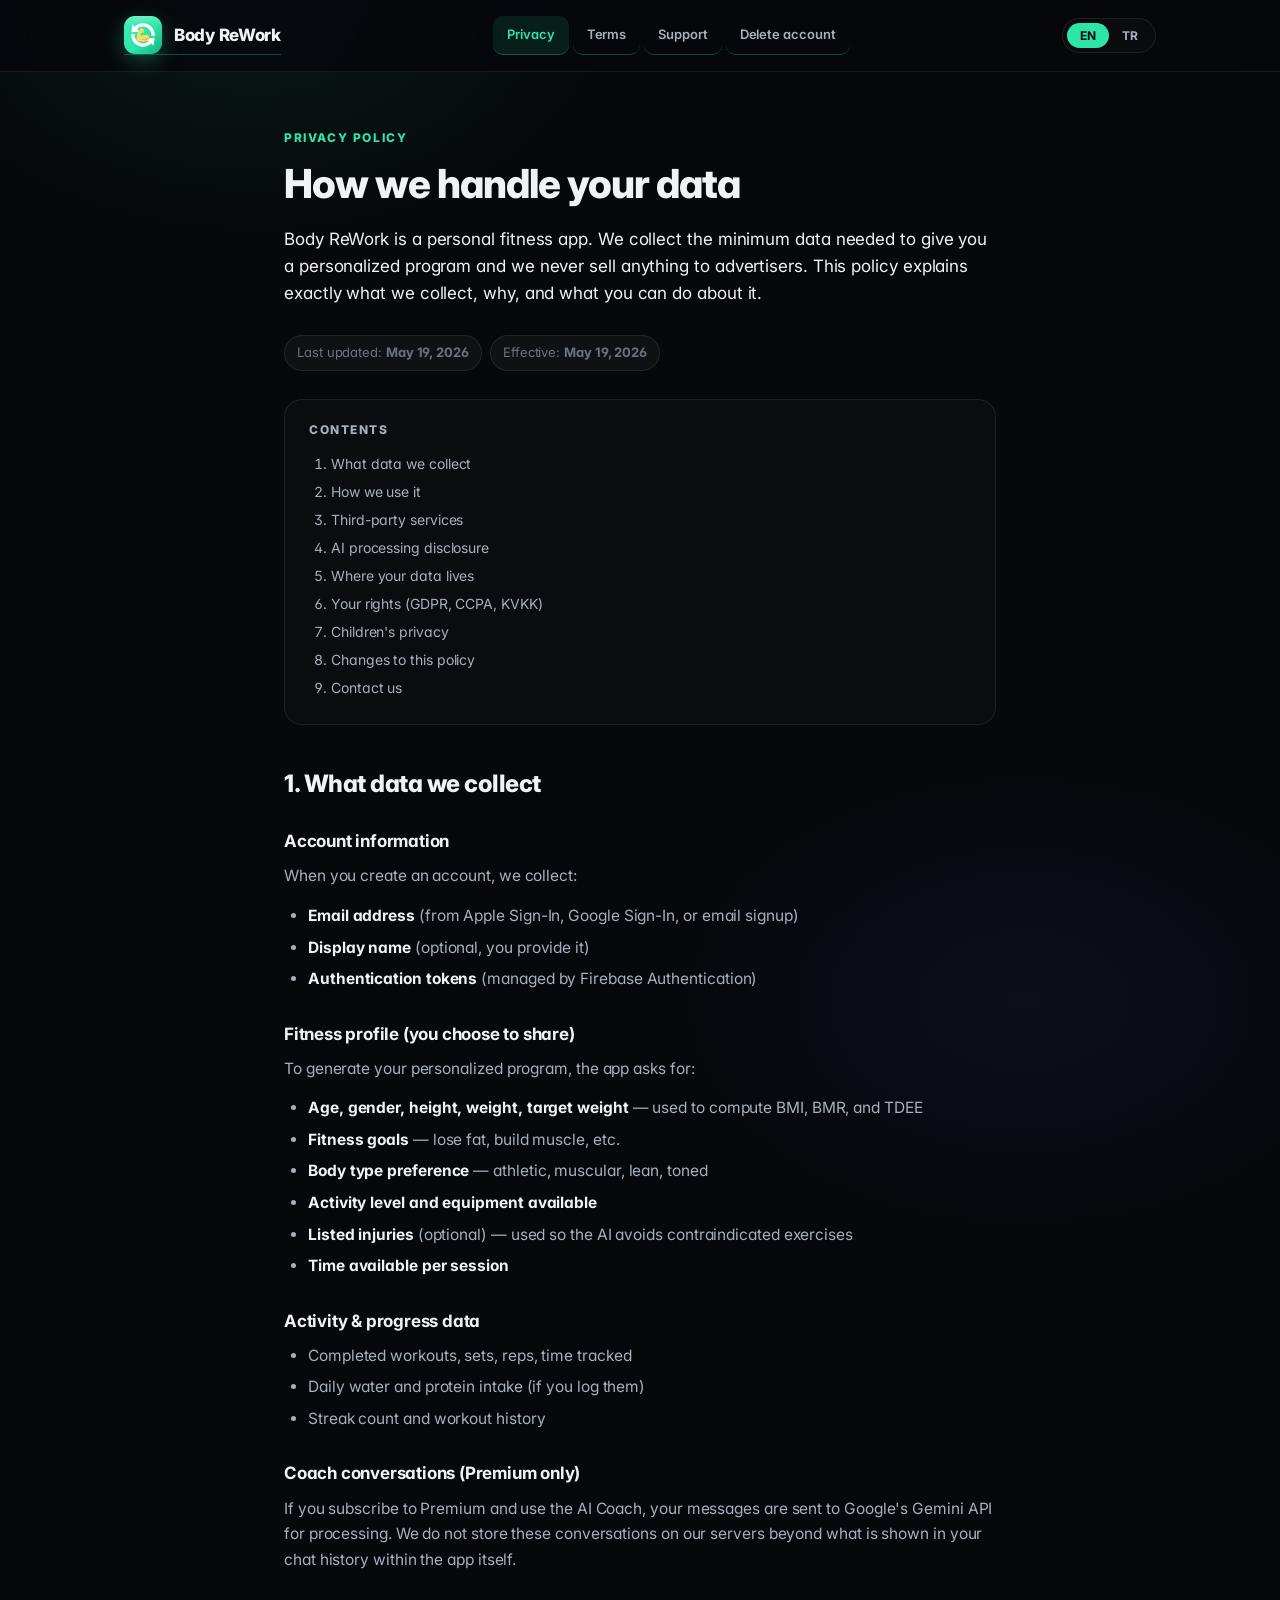
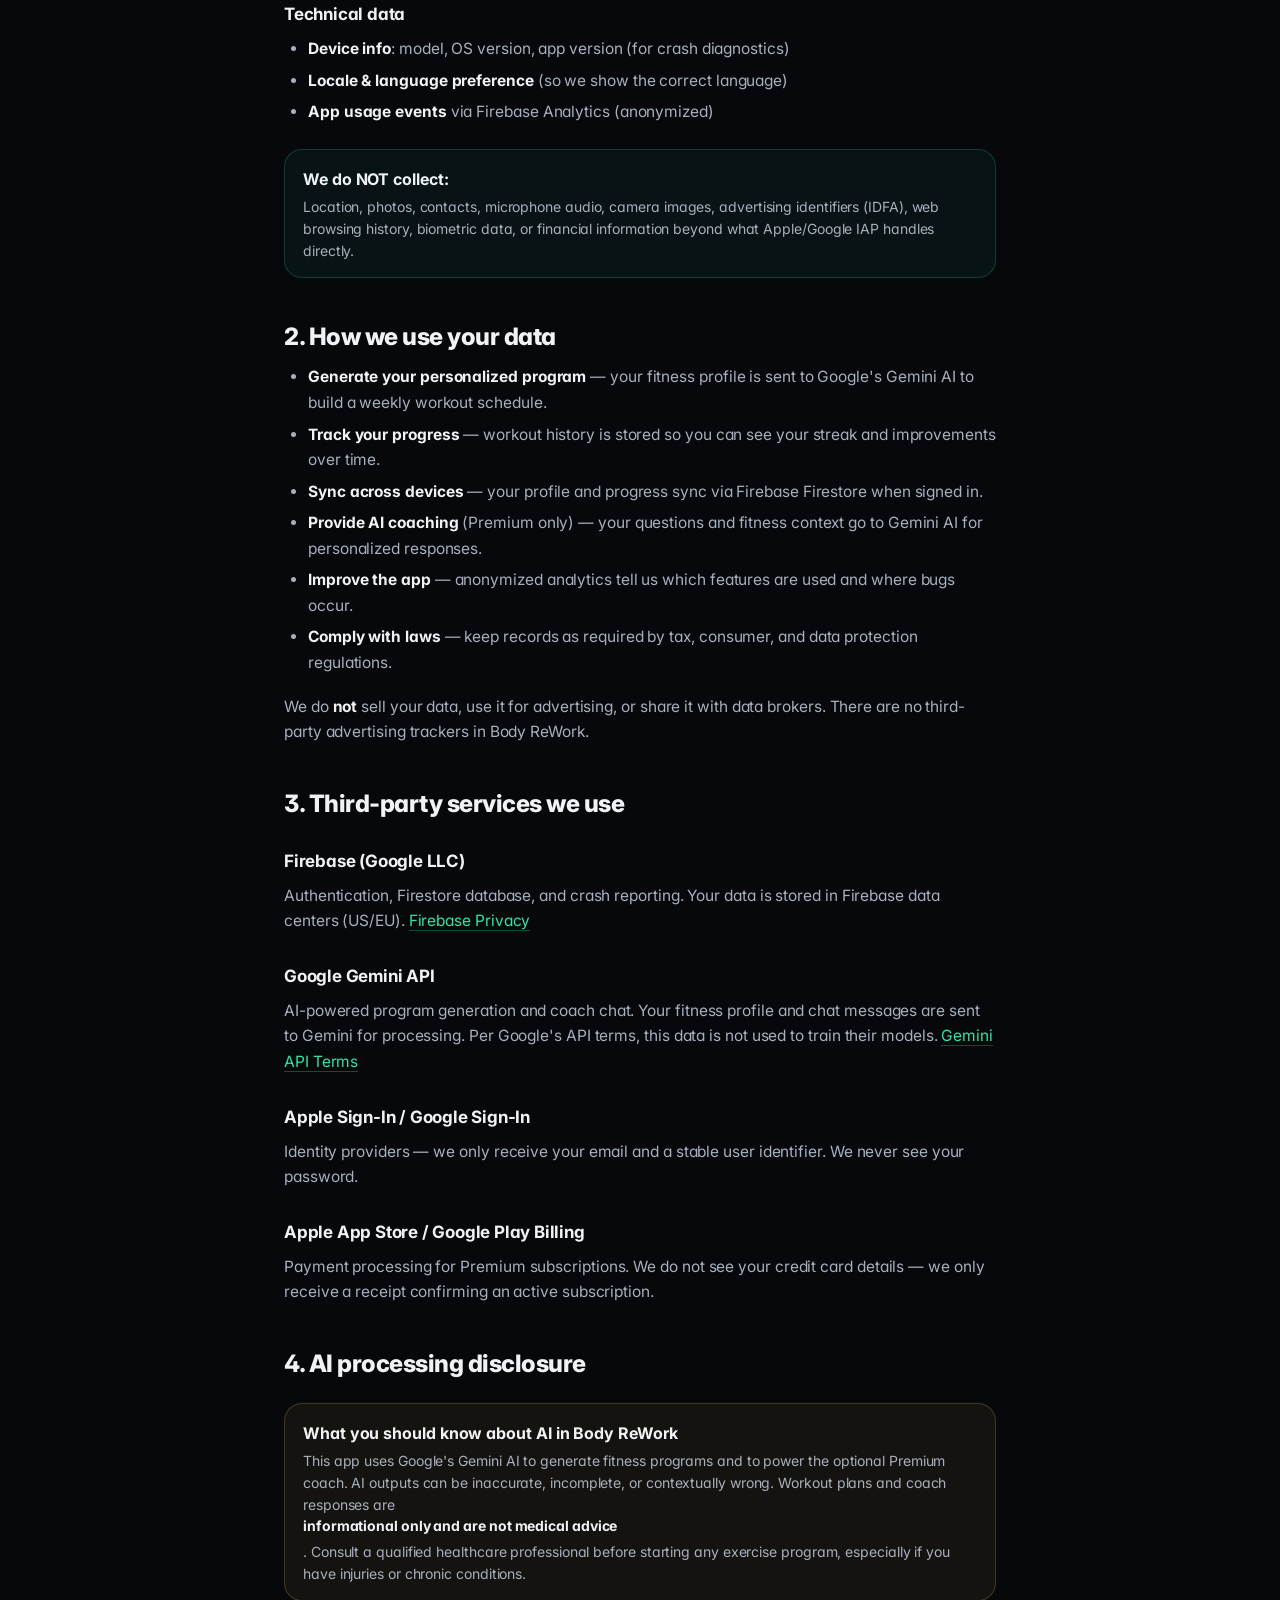
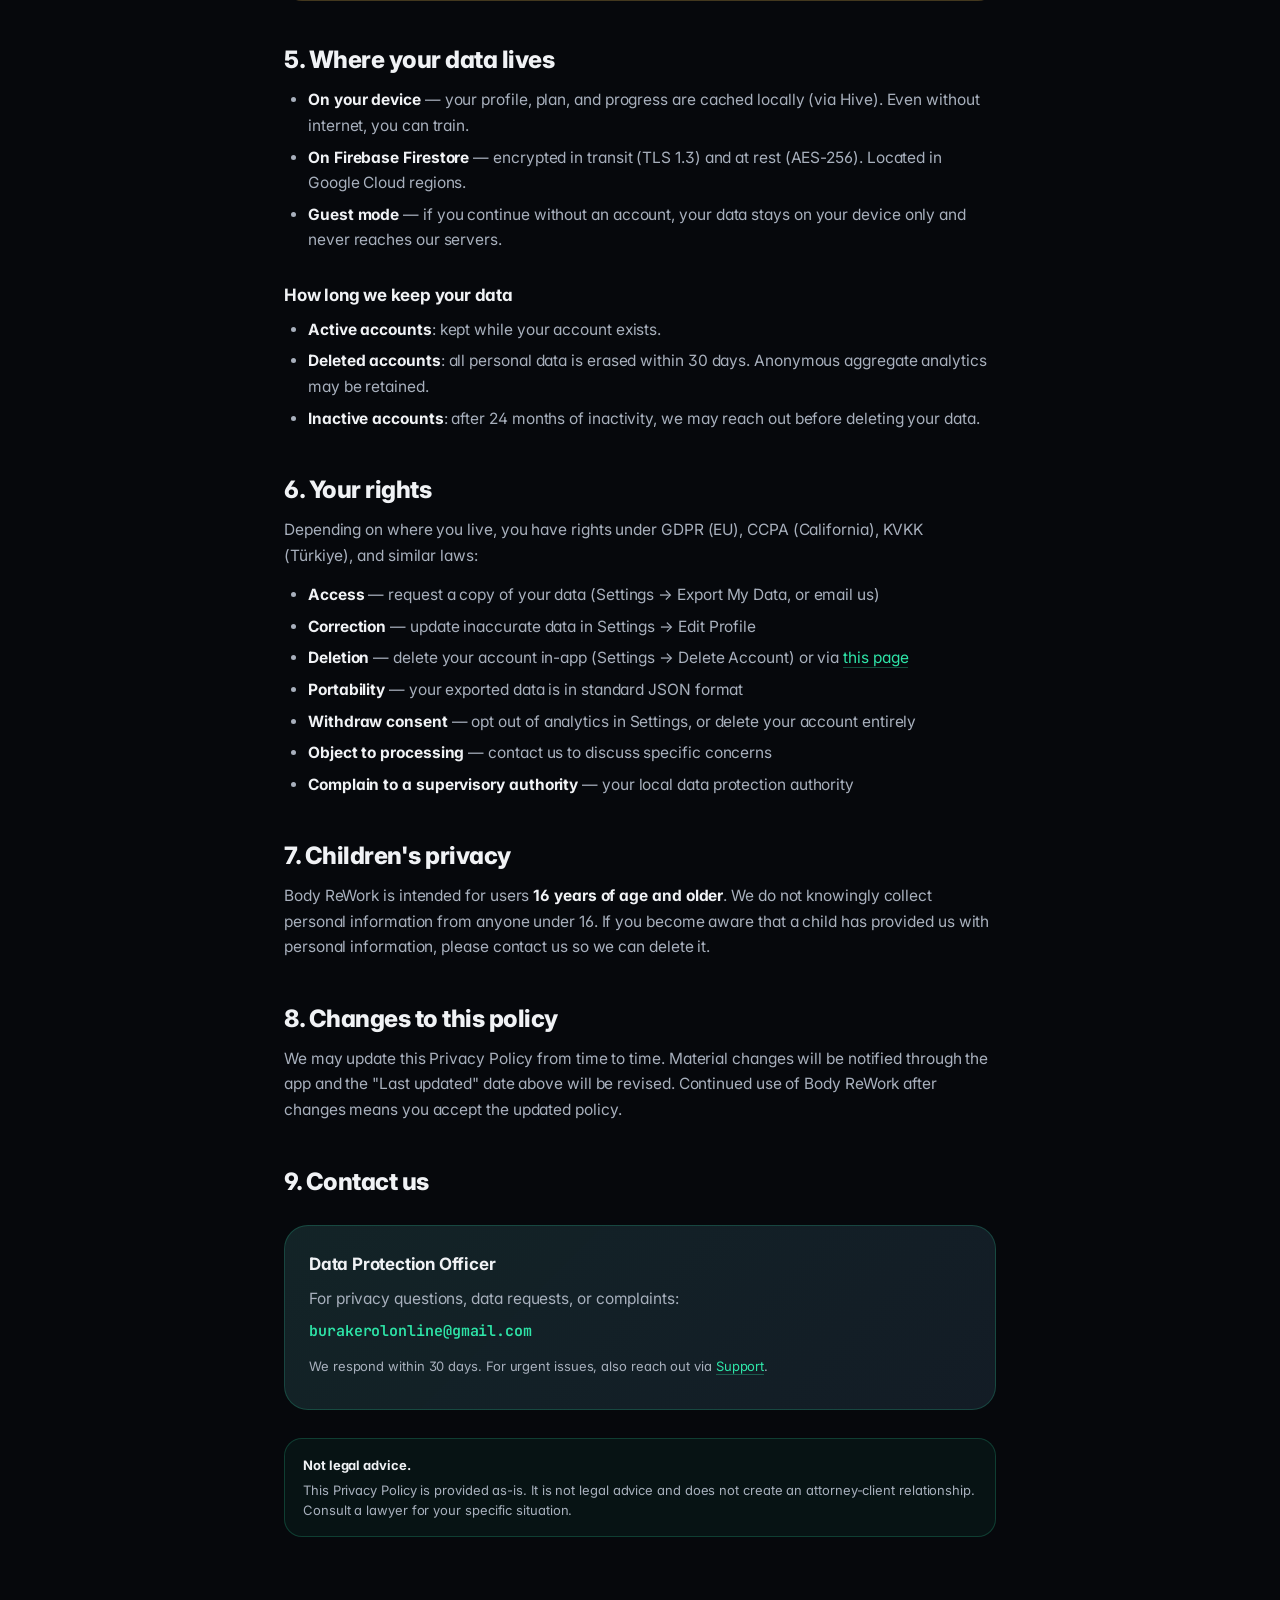
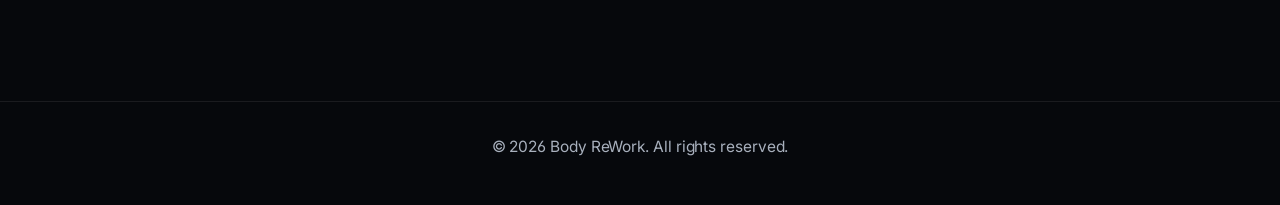
==== privacy.html @ a9ac4504 "Add files via upload" ====
<!DOCTYPE html>
<html lang="en">
<head>
<meta charset="UTF-8" />
<meta name="viewport" content="width=device-width, initial-scale=1.0" />
<title>Privacy Policy — Body ReWork</title>
<link href="https://fonts.googleapis.com/css2?family=Inter:wght@400;500;600;700;800&family=JetBrains+Mono:wght@500&display=swap" rel="stylesheet">
<link rel="stylesheet" href="style.css" />
</head>
<body>

<nav class="nav">
  <div class="nav-inner">
    <a href="/" class="brand">
      <div class="brand-mark">
        <svg viewBox="0 0 1024 1024" xmlns="http://www.w3.org/2000/svg" aria-hidden="true">
          <defs>
            <linearGradient id="navMint" x1="0" y1="0" x2="1" y2="1"><stop offset="0%" stop-color="#3DF0B5"/><stop offset="55%" stop-color="#2EE5A8"/><stop offset="100%" stop-color="#0FB57F"/></linearGradient>
            <linearGradient id="navShine" x1="0" y1="0" x2="0" y2="1"><stop offset="0%" stop-color="#FFFFFF" stop-opacity="0.28"/><stop offset="50%" stop-color="#FFFFFF" stop-opacity="0"/></linearGradient>
          </defs>
          <rect width="1024" height="1024" fill="url(#navMint)"/>
          <rect width="1024" height="512" fill="url(#navShine)"/>
          <g transform="translate(102, 102) scale(22.78)"><path fill="#FFFFFF" d="M22.242 22.242l2.829 2.829c-3.905 3.905-10.237 3.904-14.143-.001-2.247-2.246-3.194-5.296-2.854-8.225l-4.037.367c-.215 3.84 1.128 7.752 4.062 10.687 5.467 5.467 14.333 5.468 19.799 0l2.828 2.828.849-9.334-9.333.849zM27.899 8.1C22.431 2.633 13.568 2.633 8.1 8.1L5.272 5.272l-.849 9.334 9.334-.849-2.829-2.829c3.906-3.905 10.236-3.905 14.142 0 2.248 2.247 3.194 5.297 2.856 8.226l4.036-.366c.216-3.841-1.128-7.753-4.063-10.688z"/></g>
          <g transform="translate(328, 328) scale(10.24)"><path fill="#EF9645" d="M15.977 9.36h3.789c.114-.191.147-.439.058-.673l-3.846-4.705V9.36z"/><path fill="#FFDC5D" d="M12.804 22.277c-.057-.349-.124-.679-.206-.973-.62-2.223-1.14-3.164-.918-5.494.29-1.584.273-4.763 4.483-4.268 1.112.131 2.843.927 3.834.91.567-.01.98-1.157 1.017-1.539.051-.526-.865-1.42-1.248-1.554-.383-.134-2.012-.631-2.681-.824-1.039-.301-.985-1.705-1.051-2.205-.031-.235.084-.467.294-.591.21-.124.375-.008.579.125l.885.648c.497.426-.874 1.24-.503 1.376 0 0 1.755.659 2.507.796.412.075 1.834-1.529 1.917-2.47.065-.74-3.398-4.083-5.867-5.381-.868-.456-1.377-.721-1.949-.694-.683.032-.898.302-1.748 1.03C8.302 4.46 4.568 11.577 4.02 13.152c-2.246 6.461-2.597 9.865-2.677 11.788-.049.59-.076 1.177-.076 1.758.065 0-1 5 0 6s5.326 1 5.326 1c10 3.989 28.57 2.948 28.57-7.233 0-12.172-18.813-10.557-22.359-4.188z"/><path fill="#EF9645" d="M20.63 32.078c-3.16-.332-5.628-1.881-5.767-1.97-.465-.297-.601-.913-.305-1.379s.913-.603 1.38-.308c.04.025 4.003 2.492 7.846 1.467 2.125-.566 3.867-2.115 5.177-4.601.258-.49.866-.676 1.351-.419.488.257.676.862.419 1.351-1.585 3.006-3.754 4.893-6.447 5.606-1.257.332-2.502.374-3.654.253z"/></g>
        </svg>
      </div>
      <span class="brand-name">Body ReWork</span>
    </a>
    <div class="nav-links">
      <a href="/privacy.html" class="active">Privacy</a>
      <a href="/terms.html">Terms</a>
      <a href="/support.html">Support</a>
      <a href="/delete-account.html">Delete account</a>
    </div>
    <div class="lang-toggle">
      <button id="lang-en" class="active" onclick="setLang('en')">EN</button>
      <button id="lang-tr" onclick="setLang('tr')">TR</button>
    </div>
  </div>
</nav>

<main>

<!-- ============ ENGLISH ============ -->
<div lang="en">
<p class="eyebrow">Privacy Policy</p>
<h1>How we handle your data</h1>
<p class="lead">Body ReWork is a personal fitness app. We collect the minimum data needed to give you a personalized program and we never sell anything to advertisers. This policy explains exactly what we collect, why, and what you can do about it.</p>

<div class="meta">
  <span class="meta-pill">Last updated: <strong>May 19, 2026</strong></span>
  <span class="meta-pill">Effective: <strong>May 19, 2026</strong></span>
</div>

<div class="toc">
  <div class="toc-title">Contents</div>
  <ol>
    <li><a href="#data-we-collect">What data we collect</a></li>
    <li><a href="#how-we-use">How we use it</a></li>
    <li><a href="#third-parties">Third-party services</a></li>
    <li><a href="#ai-disclosure">AI processing disclosure</a></li>
    <li><a href="#data-storage">Where your data lives</a></li>
    <li><a href="#your-rights">Your rights (GDPR, CCPA, KVKK)</a></li>
    <li><a href="#children">Children's privacy</a></li>
    <li><a href="#changes">Changes to this policy</a></li>
    <li><a href="#contact">Contact us</a></li>
  </ol>
</div>

<h2 id="data-we-collect">1. What data we collect</h2>

<h3>Account information</h3>
<p>When you create an account, we collect:</p>
<ul>
  <li><strong>Email address</strong> (from Apple Sign-In, Google Sign-In, or email signup)</li>
  <li><strong>Display name</strong> (optional, you provide it)</li>
  <li><strong>Authentication tokens</strong> (managed by Firebase Authentication)</li>
</ul>

<h3>Fitness profile (you choose to share)</h3>
<p>To generate your personalized program, the app asks for:</p>
<ul>
  <li><strong>Age, gender, height, weight, target weight</strong> — used to compute BMI, BMR, and TDEE</li>
  <li><strong>Fitness goals</strong> — lose fat, build muscle, etc.</li>
  <li><strong>Body type preference</strong> — athletic, muscular, lean, toned</li>
  <li><strong>Activity level and equipment available</strong></li>
  <li><strong>Listed injuries</strong> (optional) — used so the AI avoids contraindicated exercises</li>
  <li><strong>Time available per session</strong></li>
</ul>

<h3>Activity & progress data</h3>
<ul>
  <li>Completed workouts, sets, reps, time tracked</li>
  <li>Daily water and protein intake (if you log them)</li>
  <li>Streak count and workout history</li>
</ul>

<h3>Coach conversations (Premium only)</h3>
<p>If you subscribe to Premium and use the AI Coach, your messages are sent to Google's Gemini API for processing. We do not store these conversations on our servers beyond what is shown in your chat history within the app itself.</p>

<h3>Technical data</h3>
<ul>
  <li><strong>Device info</strong>: model, OS version, app version (for crash diagnostics)</li>
  <li><strong>Locale & language preference</strong> (so we show the correct language)</li>
  <li><strong>App usage events</strong> via Firebase Analytics (anonymized)</li>
</ul>

<div class="callout callout-info">
  <strong>We do NOT collect:</strong>
  <p>Location, photos, contacts, microphone audio, camera images, advertising identifiers (IDFA), web browsing history, biometric data, or financial information beyond what Apple/Google IAP handles directly.</p>
</div>

<h2 id="how-we-use">2. How we use your data</h2>
<ul>
  <li><strong>Generate your personalized program</strong> — your fitness profile is sent to Google's Gemini AI to build a weekly workout schedule.</li>
  <li><strong>Track your progress</strong> — workout history is stored so you can see your streak and improvements over time.</li>
  <li><strong>Sync across devices</strong> — your profile and progress sync via Firebase Firestore when signed in.</li>
  <li><strong>Provide AI coaching</strong> (Premium only) — your questions and fitness context go to Gemini AI for personalized responses.</li>
  <li><strong>Improve the app</strong> — anonymized analytics tell us which features are used and where bugs occur.</li>
  <li><strong>Comply with laws</strong> — keep records as required by tax, consumer, and data protection regulations.</li>
</ul>

<p>We do <strong>not</strong> sell your data, use it for advertising, or share it with data brokers. There are no third-party advertising trackers in Body ReWork.</p>

<h2 id="third-parties">3. Third-party services we use</h2>

<h3>Firebase (Google LLC)</h3>
<p>Authentication, Firestore database, and crash reporting. Your data is stored in Firebase data centers (US/EU). <a href="https://firebase.google.com/support/privacy" target="_blank" rel="noopener">Firebase Privacy</a></p>

<h3>Google Gemini API</h3>
<p>AI-powered program generation and coach chat. Your fitness profile and chat messages are sent to Gemini for processing. Per Google's API terms, this data is not used to train their models. <a href="https://ai.google.dev/gemini-api/terms" target="_blank" rel="noopener">Gemini API Terms</a></p>

<h3>Apple Sign-In / Google Sign-In</h3>
<p>Identity providers — we only receive your email and a stable user identifier. We never see your password.</p>

<h3>Apple App Store / Google Play Billing</h3>
<p>Payment processing for Premium subscriptions. We do not see your credit card details — we only receive a receipt confirming an active subscription.</p>

<h2 id="ai-disclosure">4. AI processing disclosure</h2>
<div class="callout">
  <strong>What you should know about AI in Body ReWork</strong>
  <p>This app uses Google's Gemini AI to generate fitness programs and to power the optional Premium coach. AI outputs can be inaccurate, incomplete, or contextually wrong. Workout plans and coach responses are <strong>informational only and are not medical advice</strong>. Consult a qualified healthcare professional before starting any exercise program, especially if you have injuries or chronic conditions.</p>
</div>

<h2 id="data-storage">5. Where your data lives</h2>
<ul>
  <li><strong>On your device</strong> — your profile, plan, and progress are cached locally (via Hive). Even without internet, you can train.</li>
  <li><strong>On Firebase Firestore</strong> — encrypted in transit (TLS 1.3) and at rest (AES-256). Located in Google Cloud regions.</li>
  <li><strong>Guest mode</strong> — if you continue without an account, your data stays on your device only and never reaches our servers.</li>
</ul>

<h3>How long we keep your data</h3>
<ul>
  <li><strong>Active accounts</strong>: kept while your account exists.</li>
  <li><strong>Deleted accounts</strong>: all personal data is erased within 30 days. Anonymous aggregate analytics may be retained.</li>
  <li><strong>Inactive accounts</strong>: after 24 months of inactivity, we may reach out before deleting your data.</li>
</ul>

<h2 id="your-rights">6. Your rights</h2>
<p>Depending on where you live, you have rights under GDPR (EU), CCPA (California), KVKK (Türkiye), and similar laws:</p>
<ul>
  <li><strong>Access</strong> — request a copy of your data (Settings → Export My Data, or email us)</li>
  <li><strong>Correction</strong> — update inaccurate data in Settings → Edit Profile</li>
  <li><strong>Deletion</strong> — delete your account in-app (Settings → Delete Account) or via <a href="/delete-account.html">this page</a></li>
  <li><strong>Portability</strong> — your exported data is in standard JSON format</li>
  <li><strong>Withdraw consent</strong> — opt out of analytics in Settings, or delete your account entirely</li>
  <li><strong>Object to processing</strong> — contact us to discuss specific concerns</li>
  <li><strong>Complain to a supervisory authority</strong> — your local data protection authority</li>
</ul>

<h2 id="children">7. Children's privacy</h2>
<p>Body ReWork is intended for users <strong>16 years of age and older</strong>. We do not knowingly collect personal information from anyone under 16. If you become aware that a child has provided us with personal information, please contact us so we can delete it.</p>

<h2 id="changes">8. Changes to this policy</h2>
<p>We may update this Privacy Policy from time to time. Material changes will be notified through the app and the "Last updated" date above will be revised. Continued use of Body ReWork after changes means you accept the updated policy.</p>

<h2 id="contact">9. Contact us</h2>
<div class="contact-box">
  <h3>Data Protection Officer</h3>
  <p>For privacy questions, data requests, or complaints:</p>
  <p class="email">burakerolonline@gmail.com</p>
  <p style="font-size: 13px; margin-top: 12px;">We respond within 30 days. For urgent issues, also reach out via <a href="/support.html">Support</a>.</p>
</div>

<div class="callout callout-info">
  <p style="margin: 0; font-size: 13px;"><strong>Not legal advice.</strong> This Privacy Policy is provided as-is. It is not legal advice and does not create an attorney-client relationship. Consult a lawyer for your specific situation.</p>
</div>
</div>


<!-- ============ TÜRKÇE ============ -->
<div lang="tr">
<p class="eyebrow">Gizlilik Politikası</p>
<h1>Verilerini nasıl ele alıyoruz</h1>
<p class="lead">Body ReWork bir kişisel fitness uygulamasıdır. Sana kişiselleştirilmiş bir program sunmak için yalnızca gerekli minimum veriyi topluyoruz ve hiçbir şeyi reklamverenlere satmıyoruz. Bu politika tam olarak ne topladığımızı, neden topladığımızı ve haklarını açıklar.</p>

<div class="meta">
  <span class="meta-pill">Son güncelleme: <strong>19 Mayıs 2026</strong></span>
  <span class="meta-pill">Yürürlük tarihi: <strong>19 Mayıs 2026</strong></span>
</div>

<div class="toc">
  <div class="toc-title">İçindekiler</div>
  <ol>
    <li><a href="#data-we-collect">Hangi verileri topluyoruz</a></li>
    <li><a href="#how-we-use">Nasıl kullanıyoruz</a></li>
    <li><a href="#third-parties">Üçüncü taraf servisler</a></li>
    <li><a href="#ai-disclosure">Yapay zekâ işleme bilgisi</a></li>
    <li><a href="#data-storage">Verilerin nerede saklanıyor</a></li>
    <li><a href="#your-rights">Haklarınız (GDPR, CCPA, KVKK)</a></li>
    <li><a href="#children">Çocukların gizliliği</a></li>
    <li><a href="#changes">Politika değişiklikleri</a></li>
    <li><a href="#contact">İletişim</a></li>
  </ol>
</div>

<h2 id="data-we-collect">1. Hangi verileri topluyoruz</h2>

<h3>Hesap bilgileri</h3>
<p>Hesap oluşturduğunda topladıklarımız:</p>
<ul>
  <li><strong>E-posta adresi</strong> (Apple Sign-In, Google Sign-In veya e-posta kaydı ile)</li>
  <li><strong>Görünür ad</strong> (opsiyonel, sen sağlarsın)</li>
  <li><strong>Kimlik doğrulama tokenleri</strong> (Firebase Authentication tarafından yönetilir)</li>
</ul>

<h3>Fitness profili (sen paylaşmayı seçiyorsun)</h3>
<p>Kişiselleştirilmiş programını oluşturmak için uygulama şunları sorar:</p>
<ul>
  <li><strong>Yaş, cinsiyet, boy, kilo, hedef kilo</strong> — BKİ, BMH ve TDEE hesaplamak için</li>
  <li><strong>Fitness hedefleri</strong> — yağ yakma, kas kazanma vb.</li>
  <li><strong>Beden tipi tercihi</strong> — atletik, kaslı, yağsız, sıkı</li>
  <li><strong>Aktivite seviyesi ve mevcut ekipman</strong></li>
  <li><strong>Listelenen yaralanmalar</strong> (opsiyonel) — AI'nın kontrendike egzersizlerden kaçınması için</li>
  <li><strong>Seans başına ayırabileceğin süre</strong></li>
</ul>

<h3>Aktivite ve ilerleme verileri</h3>
<ul>
  <li>Tamamlanan antrenmanlar, setler, tekrarlar, süreler</li>
  <li>Günlük su ve protein alımı (girdiğin takdirde)</li>
  <li>Seri (streak) sayısı ve antrenman geçmişi</li>
</ul>

<h3>Koç sohbetleri (yalnızca Premium)</h3>
<p>Premium aboneliği alır ve AI Koç'u kullanırsan, mesajların işlemek için Google'ın Gemini API'sine gönderilir. Bu sohbetleri kendi sunucularımızda, uygulama içindeki sohbet geçmişinin gösterdiklerinin ötesinde saklamayız.</p>

<h3>Teknik veriler</h3>
<ul>
  <li><strong>Cihaz bilgisi</strong>: model, işletim sistemi sürümü, uygulama sürümü (crash teşhisi için)</li>
  <li><strong>Yerel ayarlar ve dil tercihi</strong> (doğru dili gösterebilmek için)</li>
  <li><strong>Uygulama kullanım olayları</strong>, Firebase Analytics aracılığıyla (anonimleştirilmiş)</li>
</ul>

<div class="callout callout-info">
  <strong>Toplamadıklarımız:</strong>
  <p>Konum, fotoğraflar, kişiler, mikrofon sesi, kamera görüntüleri, reklam tanımlayıcıları (IDFA), web tarama geçmişi, biyometrik veriler veya Apple/Google IAP'nin doğrudan işlediği dışında finansal bilgiler.</p>
</div>

<h2 id="how-we-use">2. Verilerini nasıl kullanıyoruz</h2>
<ul>
  <li><strong>Kişiselleştirilmiş programını oluşturmak</strong> — fitness profilin haftalık antrenman programı oluşturmak için Google Gemini AI'ya gönderilir.</li>
  <li><strong>İlerlemeni takip etmek</strong> — serini ve zaman içindeki gelişimini görebilmen için antrenman geçmişin saklanır.</li>
  <li><strong>Cihazlar arasında senkronizasyon</strong> — giriş yaptığında profil ve ilerlemen Firebase Firestore üzerinden senkronize olur.</li>
  <li><strong>AI koçluğu sağlamak</strong> (yalnızca Premium) — soruların ve fitness bağlamın kişiselleştirilmiş yanıtlar için Gemini AI'ya gider.</li>
  <li><strong>Uygulamayı geliştirmek</strong> — anonim analitikler hangi özelliklerin kullanıldığını ve hataların nerede meydana geldiğini söyler.</li>
  <li><strong>Yasalara uymak</strong> — vergi, tüketici ve veri koruma düzenlemelerinin gerektirdiği kayıtları tutmak.</li>
</ul>

<p>Verilerini <strong>satmıyoruz</strong>, reklam için kullanmıyoruz veya veri komisyoncularıyla paylaşmıyoruz. Body ReWork içinde üçüncü taraf reklam takipçileri yoktur.</p>

<h2 id="third-parties">3. Kullandığımız üçüncü taraf servisler</h2>

<h3>Firebase (Google LLC)</h3>
<p>Kimlik doğrulama, Firestore veritabanı ve crash raporlama. Verilerin Firebase veri merkezlerinde (ABD/AB) saklanır.</p>

<h3>Google Gemini API</h3>
<p>AI destekli program oluşturma ve koç sohbeti. Fitness profilin ve sohbet mesajların işlemek üzere Gemini'ye gönderilir. Google'ın API koşullarına göre bu veri modellerini eğitmek için kullanılmaz.</p>

<h3>Apple Sign-In / Google Sign-In</h3>
<p>Kimlik sağlayıcılar — yalnızca e-postanı ve sabit bir kullanıcı tanımlayıcısı alırız. Şifreni hiç görmeyiz.</p>

<h3>Apple App Store / Google Play Billing</h3>
<p>Premium abonelikler için ödeme işleme. Kredi kartı bilgilerini görmeyiz — yalnızca aktif bir aboneliği teyit eden bir fatura alırız.</p>

<h2 id="ai-disclosure">4. Yapay zekâ işleme bilgisi</h2>
<div class="callout">
  <strong>Body ReWork'te AI hakkında bilmen gerekenler</strong>
  <p>Bu uygulama fitness programları oluşturmak ve opsiyonel Premium koçu desteklemek için Google'ın Gemini AI'sını kullanır. AI çıktıları hatalı, eksik veya bağlam dışı olabilir. Antrenman planları ve koç yanıtları <strong>yalnızca bilgi amaçlıdır ve tıbbi tavsiye değildir</strong>. Herhangi bir egzersiz programına başlamadan önce, özellikle yaralanma veya kronik bir rahatsızlığın varsa, mutlaka bir sağlık uzmanına danış.</p>
</div>

<h2 id="data-storage">5. Verilerin nerede saklanıyor</h2>
<ul>
  <li><strong>Cihazında</strong> — profilin, planın ve ilerlemen yerel olarak (Hive aracılığıyla) cache'lenir. İnternet olmadan bile antrenman yapabilirsin.</li>
  <li><strong>Firebase Firestore'da</strong> — aktarımda (TLS 1.3) ve durağan (AES-256) şifreli. Google Cloud bölgelerinde bulunur.</li>
  <li><strong>Misafir modu</strong> — hesap açmadan devam edersen verin yalnızca cihazında kalır ve sunucularımıza hiç ulaşmaz.</li>
</ul>

<h3>Verileri ne kadar süre saklarız</h3>
<ul>
  <li><strong>Aktif hesaplar</strong>: hesabın var olduğu sürece saklanır.</li>
  <li><strong>Silinen hesaplar</strong>: tüm kişisel veriler 30 gün içinde silinir. Anonim toplu analitikler saklanabilir.</li>
  <li><strong>İnaktif hesaplar</strong>: 24 ay inaktiviteden sonra verileri silmeden önce sana ulaşabiliriz.</li>
</ul>

<h2 id="your-rights">6. Haklarınız</h2>
<p>Yaşadığın yere bağlı olarak GDPR (AB), CCPA (Kaliforniya), KVKK (Türkiye) ve benzeri yasalar kapsamında haklara sahipsin:</p>
<ul>
  <li><strong>Erişim</strong> — verilerinin bir kopyasını iste (Ayarlar → Verilerimi Dışa Aktar veya bize e-posta gönder)</li>
  <li><strong>Düzeltme</strong> — Ayarlar → Profili Düzenle ile hatalı verileri güncelle</li>
  <li><strong>Silme</strong> — hesabını uygulama içinden (Ayarlar → Hesabımı Sil) veya <a href="/delete-account.html">bu sayfa üzerinden</a> sil</li>
  <li><strong>Taşınabilirlik</strong> — dışa aktarılan verin standart JSON formatındadır</li>
  <li><strong>Onayı geri çekme</strong> — Ayarlar'dan analitikten vazgeç veya hesabını tamamen sil</li>
  <li><strong>İşlemeye itiraz</strong> — belirli endişeleri görüşmek için bizimle iletişime geç</li>
  <li><strong>Denetleyici otoriteye şikayet</strong> — yerel veri koruma otoritene (Türkiye'de KVKK)</li>
</ul>

<h2 id="children">7. Çocukların gizliliği</h2>
<p>Body ReWork <strong>16 yaş ve üzeri</strong> kullanıcılar için tasarlanmıştır. 16 yaşın altındaki kişilerden bilerek kişisel bilgi toplamayız. Bir çocuğun bize kişisel bilgi sağladığını fark edersen, silmemiz için lütfen bizimle iletişime geç.</p>

<h2 id="changes">8. Politikadaki değişiklikler</h2>
<p>Bu Gizlilik Politikası zaman zaman güncellenebilir. Önemli değişiklikler uygulama üzerinden bildirilecek ve yukarıdaki "Son güncelleme" tarihi yenilenecektir. Değişikliklerden sonra Body ReWork'ü kullanmaya devam etmen, güncellenmiş politikayı kabul ettiğin anlamına gelir.</p>

<h2 id="contact">9. İletişim</h2>
<div class="contact-box">
  <h3>Veri Koruma Sorumlusu</h3>
  <p>Gizlilik soruları, veri talepleri veya şikayetler için:</p>
  <p class="email">burakerolonline@gmail.com</p>
  <p style="font-size: 13px; margin-top: 12px;">30 gün içinde yanıt veriyoruz. Acil sorunlar için <a href="/support.html">Destek</a> sayfasına da başvurabilirsin.</p>
</div>

<div class="callout callout-info">
  <p style="margin: 0; font-size: 13px;"><strong>Hukuki tavsiye değildir.</strong> Bu Gizlilik Politikası olduğu gibi sağlanır. Hukuki tavsiye değildir ve avukat-müvekkil ilişkisi yaratmaz. Kendi durumun için bir avukata danış.</p>
</div>
</div>

</main>

<footer>
  <div class="inner">
    <p>© <span id="year">2026</span> Body ReWork. <span lang="en">All rights reserved.</span><span lang="tr">Tüm hakları saklıdır.</span></p>
  </div>
</footer>

<script>
function setLang(l) {
  document.documentElement.lang = l;
  document.getElementById('lang-en').classList.toggle('active', l === 'en');
  document.getElementById('lang-tr').classList.toggle('active', l === 'tr');
  localStorage.setItem('lang', l);
}
const saved = localStorage.getItem('lang');
if (saved === 'tr') setLang('tr');
document.getElementById('year').textContent = new Date().getFullYear();
</script>

</body>
</html>
---- style.css ----
/* ============================================================
   Body ReWork — legal site shared styles
   Brand mint accent, dark background, optimized for reading.
   ============================================================ */
:root {
  --bg:        #06080C;
  --surface-0: #0C1117;
  --surface-1: #11171F;
  --surface-2: #18202B;
  --accent:    #2EE5A8;
  --accent-soft: #7AF0C8;
  --accent-deep: #0FB57F;
  --text:        #F0F2F5;
  --text-muted:  #A8B0BD;
  --text-tertiary: #6B7280;
  --border:        rgba(255,255,255,.08);
  --border-strong: rgba(255,255,255,.14);
  --warning: #FFC857;
  --danger:  #EF4444;
  --r-pill: 999px;
  --r-s: 10px;
  --r-m: 14px;
  --r-l: 18px;
  --r-xl: 24px;
  --font: 'Inter', -apple-system, BlinkMacSystemFont, 'Segoe UI', sans-serif;
}

* { box-sizing: border-box; margin: 0; padding: 0; }

html { scroll-behavior: smooth; }

body {
  background:
    radial-gradient(ellipse 600px 400px at 20% 0%, rgba(46,229,168,.08), transparent 60%),
    radial-gradient(ellipse 600px 400px at 80% 20%, rgba(139,124,255,.06), transparent 60%),
    var(--bg);
  color: var(--text);
  font-family: var(--font);
  -webkit-font-smoothing: antialiased;
  line-height: 1.65;
  letter-spacing: -0.005em;
  min-height: 100vh;
  font-feature-settings: 'cv11', 'ss01';
}

/* ============ TOP NAV ============ */
.nav {
  position: sticky;
  top: 0;
  z-index: 50;
  background: rgba(6, 8, 12, 0.85);
  backdrop-filter: blur(20px);
  -webkit-backdrop-filter: blur(20px);
  border-bottom: 1px solid var(--border);
}
.nav-inner {
  max-width: 1080px;
  margin: 0 auto;
  padding: 16px 24px;
  display: flex;
  align-items: center;
  justify-content: space-between;
  gap: 16px;
  flex-wrap: wrap;
}
.brand {
  display: flex;
  align-items: center;
  gap: 12px;
  text-decoration: none;
  color: var(--text);
}
.brand-mark {
  width: 38px;
  height: 38px;
  border-radius: 11px;
  overflow: hidden;
  box-shadow: 0 6px 20px rgba(46,229,168,.3);
}
.brand-mark svg {
  display: block;
  width: 100%;
  height: 100%;
}
.brand-name {
  font-size: 17px;
  font-weight: 800;
  letter-spacing: -0.3px;
}
.nav-links {
  display: flex;
  gap: 4px;
  flex-wrap: wrap;
}
.nav-links a {
  color: var(--text-muted);
  text-decoration: none;
  font-size: 13px;
  font-weight: 600;
  padding: 8px 14px;
  border-radius: var(--r-s);
  transition: color 0.18s, background 0.18s;
}
.nav-links a:hover { color: var(--text); background: rgba(255,255,255,.04); }
.nav-links a.active { color: var(--accent); background: rgba(46,229,168,.1); }

.lang-toggle {
  display: inline-flex;
  border: 1px solid var(--border);
  border-radius: var(--r-pill);
  padding: 4px;
  background: rgba(255,255,255,.02);
}
.lang-toggle button {
  background: none;
  border: 0;
  color: var(--text-muted);
  padding: 5px 13px;
  font-family: var(--font);
  font-size: 12px;
  font-weight: 700;
  border-radius: var(--r-pill);
  cursor: pointer;
  transition: all 0.18s;
}
.lang-toggle button.active {
  background: var(--accent);
  color: var(--bg);
}

/* ============ MAIN CONTENT ============ */
main {
  max-width: 760px;
  margin: 0 auto;
  padding: 56px 24px 80px;
}

main.wide {
  max-width: 1080px;
}

.eyebrow {
  font-size: 12px;
  font-weight: 800;
  letter-spacing: 1.6px;
  text-transform: uppercase;
  color: var(--accent);
  margin-bottom: 14px;
}

h1 {
  font-size: 40px;
  font-weight: 800;
  letter-spacing: -1px;
  line-height: 1.1;
  margin-bottom: 16px;
}
h2 {
  font-size: 24px;
  font-weight: 800;
  letter-spacing: -0.5px;
  margin: 44px 0 12px;
  line-height: 1.25;
}
h3 {
  font-size: 17px;
  font-weight: 700;
  margin: 28px 0 8px;
  letter-spacing: -0.2px;
}

p, li {
  font-size: 15.5px;
  color: var(--text-muted);
  margin-bottom: 14px;
}

p strong, li strong { color: var(--text); font-weight: 700; }

ul, ol { padding-left: 24px; margin-bottom: 18px; }
li { margin-bottom: 6px; }

a {
  color: var(--accent);
  text-decoration: none;
  border-bottom: 1px solid rgba(46,229,168,.3);
  transition: border-color 0.18s;
}
a:hover { border-color: var(--accent); }

.meta {
  display: flex;
  flex-wrap: wrap;
  gap: 8px;
  margin-top: 20px;
  font-size: 13px;
  color: var(--text-tertiary);
}
.meta-pill {
  padding: 6px 12px;
  background: rgba(255,255,255,.04);
  border: 1px solid var(--border);
  border-radius: var(--r-pill);
}

.callout {
  margin: 24px 0;
  padding: 16px 18px;
  background: rgba(255,200,87,.06);
  border: 1px solid rgba(255,200,87,.2);
  border-radius: var(--r-l);
}
.callout-warning {
  background: rgba(239,68,68,.06);
  border-color: rgba(239,68,68,.25);
}
.callout-info {
  background: rgba(46,229,168,.05);
  border-color: rgba(46,229,168,.2);
}
.callout strong { color: var(--text); display: block; margin-bottom: 4px; }
.callout p { font-size: 14px; margin: 0; line-height: 1.55; }

code, .code {
  font-family: 'JetBrains Mono', ui-monospace, monospace;
  background: rgba(255,255,255,.05);
  padding: 2px 7px;
  border-radius: 5px;
  font-size: 13.5px;
  color: var(--accent-soft);
}

.divider {
  height: 1px;
  background: var(--border);
  margin: 56px 0;
}

/* ============ HOME PAGE SPECIFIC ============ */
.hero {
  padding: 80px 0 40px;
  text-align: center;
}
.hero-logo {
  width: 96px;
  height: 96px;
  border-radius: 26px;
  margin: 0 auto 32px;
  overflow: hidden;
  box-shadow: 0 16px 50px rgba(46,229,168,.4);
}
.hero-logo svg {
  display: block;
  width: 100%;
  height: 100%;
}
.hero h1 {
  font-size: 56px;
  letter-spacing: -2px;
}
@media (max-width: 720px) {
  .hero h1 { font-size: 38px; letter-spacing: -1px; }
  h1 { font-size: 30px; letter-spacing: -0.6px; }
}
.hero .tagline {
  font-size: 19px;
  color: var(--text-muted);
  max-width: 520px;
  margin: 14px auto 0;
}

.cards {
  display: grid;
  grid-template-columns: repeat(auto-fit, minmax(280px, 1fr));
  gap: 16px;
  margin-top: 56px;
}
.card {
  background:
    linear-gradient(135deg, rgba(255,255,255,.04), rgba(255,255,255,.01)),
    var(--surface-1);
  border: 1px solid var(--border);
  border-radius: var(--r-xl);
  padding: 24px;
  text-decoration: none;
  color: var(--text);
  transition: transform 0.2s, border-color 0.2s;
  border-bottom: 1px solid var(--border);
}
.card:hover {
  transform: translateY(-2px);
  border-color: rgba(46,229,168,.4);
}
.card-icon {
  width: 40px;
  height: 40px;
  border-radius: 11px;
  background: rgba(46,229,168,.12);
  display: grid;
  place-items: center;
  color: var(--accent);
  font-size: 19px;
  margin-bottom: 14px;
}
.card-title {
  font-size: 16px;
  font-weight: 700;
  margin-bottom: 4px;
}
.card-desc {
  font-size: 13.5px;
  color: var(--text-muted);
  line-height: 1.5;
  margin: 0;
}

/* ============ FOOTER ============ */
footer {
  border-top: 1px solid var(--border);
  margin-top: 60px;
  padding: 32px 24px;
  text-align: center;
}
footer .inner {
  max-width: 760px;
  margin: 0 auto;
  color: var(--text-tertiary);
  font-size: 13px;
}
footer a {
  color: var(--text-muted);
  border-bottom: 0;
  margin: 0 8px;
}
footer a:hover { color: var(--text); }

/* ============ TYPOGRAPHY POLISH ============ */
.lead {
  font-size: 17px;
  color: var(--text);
  margin: 20px 0 28px;
  line-height: 1.6;
}

.toc {
  background: rgba(255,255,255,.02);
  border: 1px solid var(--border);
  border-radius: var(--r-l);
  padding: 20px 24px;
  margin: 28px 0 32px;
}
.toc-title {
  font-size: 12px;
  font-weight: 800;
  letter-spacing: 1.5px;
  text-transform: uppercase;
  color: var(--text-muted);
  margin-bottom: 12px;
}
.toc ol {
  margin: 0;
  padding-left: 22px;
  list-style: decimal;
}
.toc li {
  font-size: 14px;
  margin-bottom: 5px;
}
.toc a {
  color: var(--text-muted);
  border-bottom: 0;
}
.toc a:hover { color: var(--accent); }

/* ============ LANG SWITCHING ============ */
[lang]:not([lang="en"]):not([lang="tr"]) { display: none; }
html:not([lang="tr"]) [lang="tr"] { display: none; }
html[lang="tr"] [lang="en"] { display: none; }

.contact-box {
  background: linear-gradient(135deg, rgba(46,229,168,.06), rgba(91,192,235,.03)), var(--surface-1);
  border: 1px solid rgba(46,229,168,.2);
  border-radius: var(--r-xl);
  padding: 24px;
  margin: 28px 0;
}
.contact-box h3 { margin-top: 0; }
.contact-box p { margin-bottom: 8px; }
.contact-box .email {
  font-family: 'JetBrains Mono', monospace;
  font-size: 15px;
  color: var(--accent);
  font-weight: 600;
}

/* mobile */
@media (max-width: 720px) {
  .nav-inner { padding: 12px 16px; }
  .nav-links { width: 100%; justify-content: center; }
  main { padding: 32px 18px 60px; }
  h1 { font-size: 30px; }
  h2 { font-size: 20px; margin-top: 32px; }
  .hero { padding: 50px 0 30px; }
}
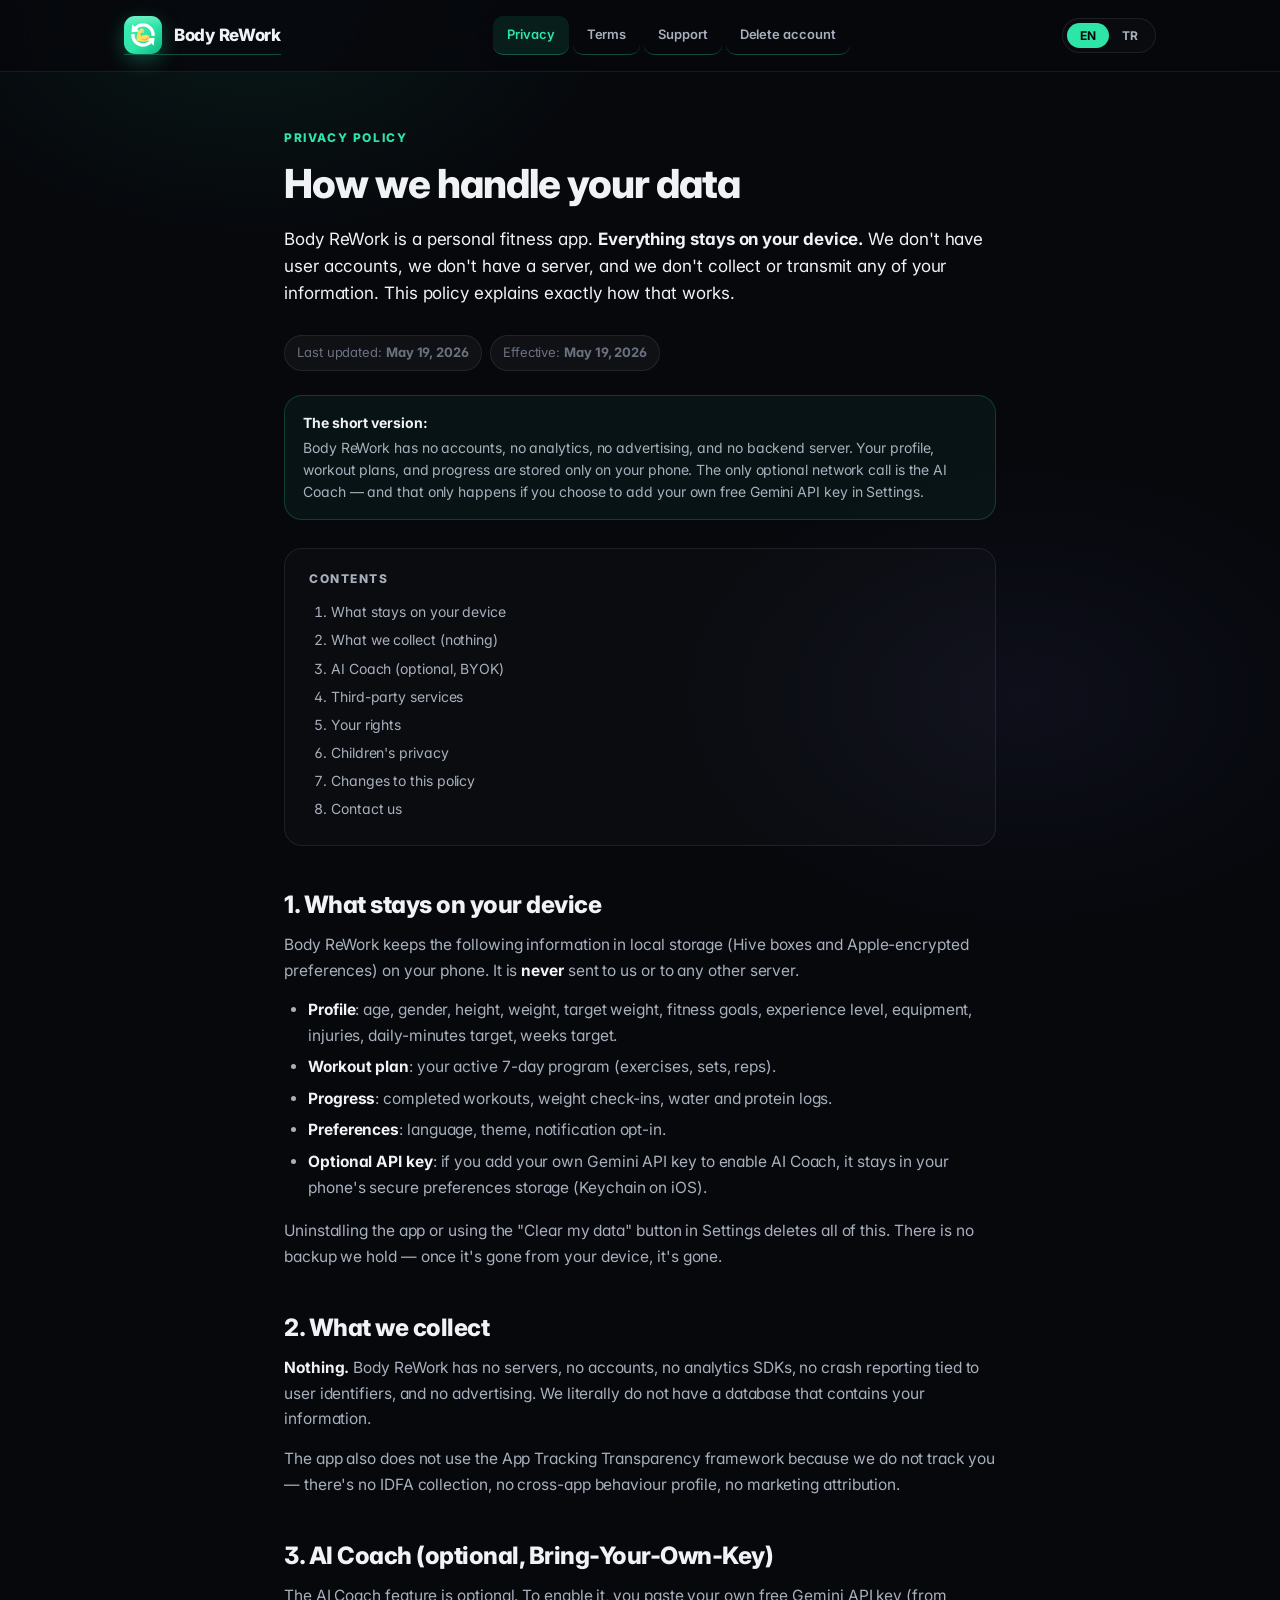
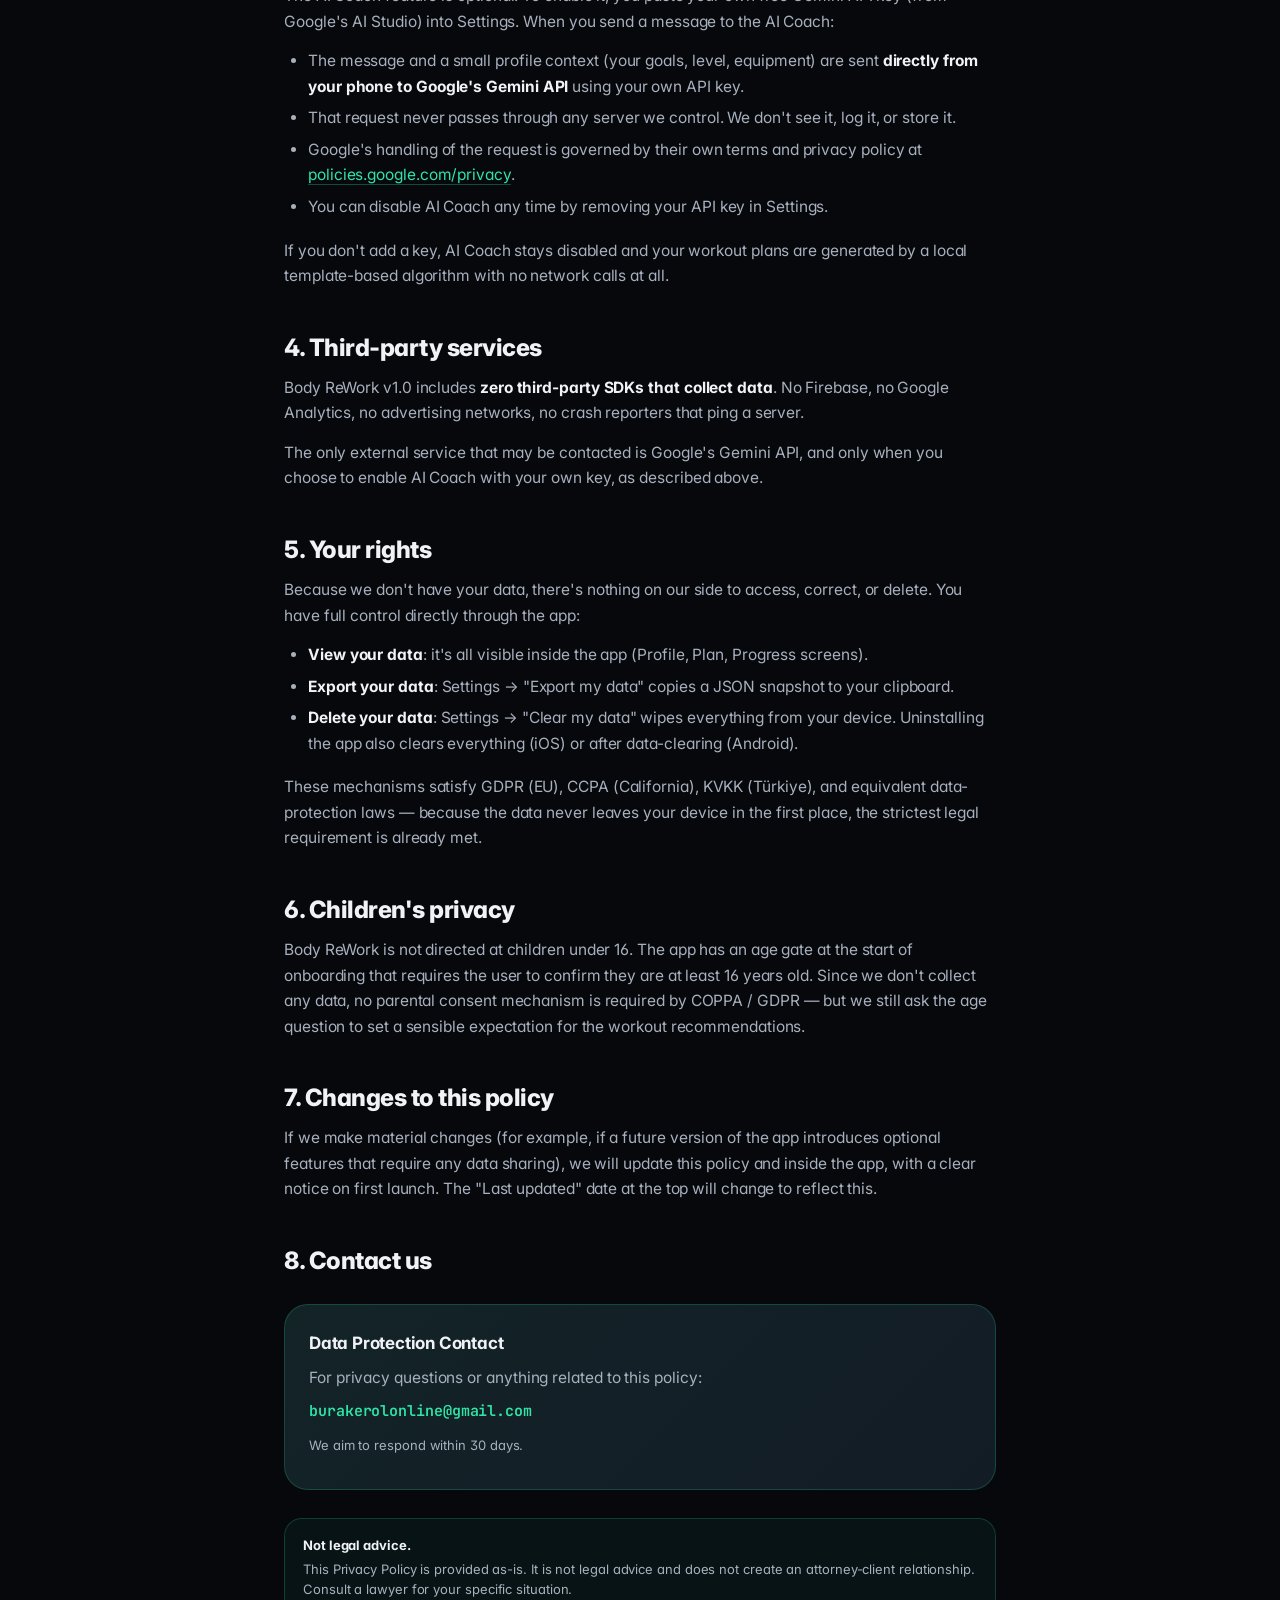
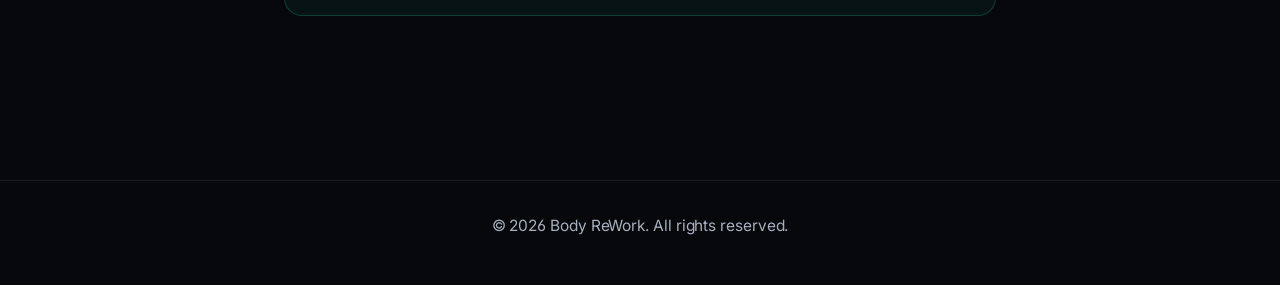
==== commit 7b2f1e4a: "Add files via upload" ====
--- a/privacy.html
+++ b/privacy.html
@@ -45,141 +45,81 @@
 <div lang="en">
 <p class="eyebrow">Privacy Policy</p>
 <h1>How we handle your data</h1>
-<p class="lead">Body ReWork is a personal fitness app. We collect the minimum data needed to give you a personalized program and we never sell anything to advertisers. This policy explains exactly what we collect, why, and what you can do about it.</p>
+<p class="lead">Body ReWork is a personal fitness app. <strong>Everything stays on your device.</strong> We don't have user accounts, we don't have a server, and we don't collect or transmit any of your information. This policy explains exactly how that works.</p>
 
 <div class="meta">
   <span class="meta-pill">Last updated: <strong>May 19, 2026</strong></span>
   <span class="meta-pill">Effective: <strong>May 19, 2026</strong></span>
 </div>
 
+<div class="callout callout-info">
+  <p style="margin: 0;"><strong>The short version:</strong> Body ReWork has no accounts, no analytics, no advertising, and no backend server. Your profile, workout plans, and progress are stored only on your phone. The only optional network call is the AI Coach — and that only happens if you choose to add your own free Gemini API key in Settings.</p>
+</div>
+
 <div class="toc">
   <div class="toc-title">Contents</div>
   <ol>
-    <li><a href="#data-we-collect">What data we collect</a></li>
-    <li><a href="#how-we-use">How we use it</a></li>
+    <li><a href="#what-stays-local">What stays on your device</a></li>
+    <li><a href="#what-we-collect">What we collect (nothing)</a></li>
+    <li><a href="#ai-coach">AI Coach (optional, BYOK)</a></li>
     <li><a href="#third-parties">Third-party services</a></li>
-    <li><a href="#ai-disclosure">AI processing disclosure</a></li>
-    <li><a href="#data-storage">Where your data lives</a></li>
-    <li><a href="#your-rights">Your rights (GDPR, CCPA, KVKK)</a></li>
+    <li><a href="#your-rights">Your rights</a></li>
     <li><a href="#children">Children's privacy</a></li>
     <li><a href="#changes">Changes to this policy</a></li>
     <li><a href="#contact">Contact us</a></li>
   </ol>
 </div>
 
-<h2 id="data-we-collect">1. What data we collect</h2>
-
-<h3>Account information</h3>
-<p>When you create an account, we collect:</p>
-<ul>
-  <li><strong>Email address</strong> (from Apple Sign-In, Google Sign-In, or email signup)</li>
-  <li><strong>Display name</strong> (optional, you provide it)</li>
-  <li><strong>Authentication tokens</strong> (managed by Firebase Authentication)</li>
-</ul>
-
-<h3>Fitness profile (you choose to share)</h3>
-<p>To generate your personalized program, the app asks for:</p>
-<ul>
-  <li><strong>Age, gender, height, weight, target weight</strong> — used to compute BMI, BMR, and TDEE</li>
-  <li><strong>Fitness goals</strong> — lose fat, build muscle, etc.</li>
-  <li><strong>Body type preference</strong> — athletic, muscular, lean, toned</li>
-  <li><strong>Activity level and equipment available</strong></li>
-  <li><strong>Listed injuries</strong> (optional) — used so the AI avoids contraindicated exercises</li>
-  <li><strong>Time available per session</strong></li>
-</ul>
-
-<h3>Activity & progress data</h3>
-<ul>
-  <li>Completed workouts, sets, reps, time tracked</li>
-  <li>Daily water and protein intake (if you log them)</li>
-  <li>Streak count and workout history</li>
-</ul>
-
-<h3>Coach conversations (Premium only)</h3>
-<p>If you subscribe to Premium and use the AI Coach, your messages are sent to Google's Gemini API for processing. We do not store these conversations on our servers beyond what is shown in your chat history within the app itself.</p>
-
-<h3>Technical data</h3>
-<ul>
-  <li><strong>Device info</strong>: model, OS version, app version (for crash diagnostics)</li>
-  <li><strong>Locale & language preference</strong> (so we show the correct language)</li>
-  <li><strong>App usage events</strong> via Firebase Analytics (anonymized)</li>
-</ul>
-
-<div class="callout callout-info">
-  <strong>We do NOT collect:</strong>
-  <p>Location, photos, contacts, microphone audio, camera images, advertising identifiers (IDFA), web browsing history, biometric data, or financial information beyond what Apple/Google IAP handles directly.</p>
-</div>
-
-<h2 id="how-we-use">2. How we use your data</h2>
-<ul>
-  <li><strong>Generate your personalized program</strong> — your fitness profile is sent to Google's Gemini AI to build a weekly workout schedule.</li>
-  <li><strong>Track your progress</strong> — workout history is stored so you can see your streak and improvements over time.</li>
-  <li><strong>Sync across devices</strong> — your profile and progress sync via Firebase Firestore when signed in.</li>
-  <li><strong>Provide AI coaching</strong> (Premium only) — your questions and fitness context go to Gemini AI for personalized responses.</li>
-  <li><strong>Improve the app</strong> — anonymized analytics tell us which features are used and where bugs occur.</li>
-  <li><strong>Comply with laws</strong> — keep records as required by tax, consumer, and data protection regulations.</li>
-</ul>
-
-<p>We do <strong>not</strong> sell your data, use it for advertising, or share it with data brokers. There are no third-party advertising trackers in Body ReWork.</p>
-
-<h2 id="third-parties">3. Third-party services we use</h2>
-
-<h3>Firebase (Google LLC)</h3>
-<p>Authentication, Firestore database, and crash reporting. Your data is stored in Firebase data centers (US/EU). <a href="https://firebase.google.com/support/privacy" target="_blank" rel="noopener">Firebase Privacy</a></p>
-
-<h3>Google Gemini API</h3>
-<p>AI-powered program generation and coach chat. Your fitness profile and chat messages are sent to Gemini for processing. Per Google's API terms, this data is not used to train their models. <a href="https://ai.google.dev/gemini-api/terms" target="_blank" rel="noopener">Gemini API Terms</a></p>
-
-<h3>Apple Sign-In / Google Sign-In</h3>
-<p>Identity providers — we only receive your email and a stable user identifier. We never see your password.</p>
-
-<h3>Apple App Store / Google Play Billing</h3>
-<p>Payment processing for Premium subscriptions. We do not see your credit card details — we only receive a receipt confirming an active subscription.</p>
-
-<h2 id="ai-disclosure">4. AI processing disclosure</h2>
-<div class="callout">
-  <strong>What you should know about AI in Body ReWork</strong>
-  <p>This app uses Google's Gemini AI to generate fitness programs and to power the optional Premium coach. AI outputs can be inaccurate, incomplete, or contextually wrong. Workout plans and coach responses are <strong>informational only and are not medical advice</strong>. Consult a qualified healthcare professional before starting any exercise program, especially if you have injuries or chronic conditions.</p>
-</div>
-
-<h2 id="data-storage">5. Where your data lives</h2>
-<ul>
-  <li><strong>On your device</strong> — your profile, plan, and progress are cached locally (via Hive). Even without internet, you can train.</li>
-  <li><strong>On Firebase Firestore</strong> — encrypted in transit (TLS 1.3) and at rest (AES-256). Located in Google Cloud regions.</li>
-  <li><strong>Guest mode</strong> — if you continue without an account, your data stays on your device only and never reaches our servers.</li>
-</ul>
-
-<h3>How long we keep your data</h3>
-<ul>
-  <li><strong>Active accounts</strong>: kept while your account exists.</li>
-  <li><strong>Deleted accounts</strong>: all personal data is erased within 30 days. Anonymous aggregate analytics may be retained.</li>
-  <li><strong>Inactive accounts</strong>: after 24 months of inactivity, we may reach out before deleting your data.</li>
-</ul>
-
-<h2 id="your-rights">6. Your rights</h2>
-<p>Depending on where you live, you have rights under GDPR (EU), CCPA (California), KVKK (Türkiye), and similar laws:</p>
-<ul>
-  <li><strong>Access</strong> — request a copy of your data (Settings → Export My Data, or email us)</li>
-  <li><strong>Correction</strong> — update inaccurate data in Settings → Edit Profile</li>
-  <li><strong>Deletion</strong> — delete your account in-app (Settings → Delete Account) or via <a href="/delete-account.html">this page</a></li>
-  <li><strong>Portability</strong> — your exported data is in standard JSON format</li>
-  <li><strong>Withdraw consent</strong> — opt out of analytics in Settings, or delete your account entirely</li>
-  <li><strong>Object to processing</strong> — contact us to discuss specific concerns</li>
-  <li><strong>Complain to a supervisory authority</strong> — your local data protection authority</li>
-</ul>
-
-<h2 id="children">7. Children's privacy</h2>
-<p>Body ReWork is intended for users <strong>16 years of age and older</strong>. We do not knowingly collect personal information from anyone under 16. If you become aware that a child has provided us with personal information, please contact us so we can delete it.</p>
-
-<h2 id="changes">8. Changes to this policy</h2>
-<p>We may update this Privacy Policy from time to time. Material changes will be notified through the app and the "Last updated" date above will be revised. Continued use of Body ReWork after changes means you accept the updated policy.</p>
-
-<h2 id="contact">9. Contact us</h2>
+<h2 id="what-stays-local">1. What stays on your device</h2>
+<p>Body ReWork keeps the following information in local storage (Hive boxes and Apple-encrypted preferences) on your phone. It is <strong>never</strong> sent to us or to any other server.</p>
+<ul>
+  <li><strong>Profile</strong>: age, gender, height, weight, target weight, fitness goals, experience level, equipment, injuries, daily-minutes target, weeks target.</li>
+  <li><strong>Workout plan</strong>: your active 7-day program (exercises, sets, reps).</li>
+  <li><strong>Progress</strong>: completed workouts, weight check-ins, water and protein logs.</li>
+  <li><strong>Preferences</strong>: language, theme, notification opt-in.</li>
+  <li><strong>Optional API key</strong>: if you add your own Gemini API key to enable AI Coach, it stays in your phone's secure preferences storage (Keychain on iOS).</li>
+</ul>
+<p>Uninstalling the app or using the "Clear my data" button in Settings deletes all of this. There is no backup we hold — once it's gone from your device, it's gone.</p>
+
+<h2 id="what-we-collect">2. What we collect</h2>
+<p><strong>Nothing.</strong> Body ReWork has no servers, no accounts, no analytics SDKs, no crash reporting tied to user identifiers, and no advertising. We literally do not have a database that contains your information.</p>
+<p>The app also does not use the App Tracking Transparency framework because we do not track you — there's no IDFA collection, no cross-app behaviour profile, no marketing attribution.</p>
+
+<h2 id="ai-coach">3. AI Coach (optional, Bring-Your-Own-Key)</h2>
+<p>The AI Coach feature is optional. To enable it, you paste your own free Gemini API key (from Google's AI Studio) into Settings. When you send a message to the AI Coach:</p>
+<ul>
+  <li>The message and a small profile context (your goals, level, equipment) are sent <strong>directly from your phone to Google's Gemini API</strong> using your own API key.</li>
+  <li>That request never passes through any server we control. We don't see it, log it, or store it.</li>
+  <li>Google's handling of the request is governed by their own terms and privacy policy at <a href="https://policies.google.com/privacy" target="_blank">policies.google.com/privacy</a>.</li>
+  <li>You can disable AI Coach any time by removing your API key in Settings.</li>
+</ul>
+<p>If you don't add a key, AI Coach stays disabled and your workout plans are generated by a local template-based algorithm with no network calls at all.</p>
+
+<h2 id="third-parties">4. Third-party services</h2>
+<p>Body ReWork v1.0 includes <strong>zero third-party SDKs that collect data</strong>. No Firebase, no Google Analytics, no advertising networks, no crash reporters that ping a server.</p>
+<p>The only external service that may be contacted is Google's Gemini API, and only when you choose to enable AI Coach with your own key, as described above.</p>
+
+<h2 id="your-rights">5. Your rights</h2>
+<p>Because we don't have your data, there's nothing on our side to access, correct, or delete. You have full control directly through the app:</p>
+<ul>
+  <li><strong>View your data</strong>: it's all visible inside the app (Profile, Plan, Progress screens).</li>
+  <li><strong>Export your data</strong>: Settings → "Export my data" copies a JSON snapshot to your clipboard.</li>
+  <li><strong>Delete your data</strong>: Settings → "Clear my data" wipes everything from your device. Uninstalling the app also clears everything (iOS) or after data-clearing (Android).</li>
+</ul>
+<p>These mechanisms satisfy GDPR (EU), CCPA (California), KVKK (Türkiye), and equivalent data-protection laws — because the data never leaves your device in the first place, the strictest legal requirement is already met.</p>
+
+<h2 id="children">6. Children's privacy</h2>
+<p>Body ReWork is not directed at children under 16. The app has an age gate at the start of onboarding that requires the user to confirm they are at least 16 years old. Since we don't collect any data, no parental consent mechanism is required by COPPA / GDPR — but we still ask the age question to set a sensible expectation for the workout recommendations.</p>
+
+<h2 id="changes">7. Changes to this policy</h2>
+<p>If we make material changes (for example, if a future version of the app introduces optional features that require any data sharing), we will update this policy and inside the app, with a clear notice on first launch. The "Last updated" date at the top will change to reflect this.</p>
+
+<h2 id="contact">8. Contact us</h2>
 <div class="contact-box">
-  <h3>Data Protection Officer</h3>
-  <p>For privacy questions, data requests, or complaints:</p>
+  <h3>Data Protection Contact</h3>
+  <p>For privacy questions or anything related to this policy:</p>
   <p class="email">burakerolonline@gmail.com</p>
-  <p style="font-size: 13px; margin-top: 12px;">We respond within 30 days. For urgent issues, also reach out via <a href="/support.html">Support</a>.</p>
+  <p style="font-size: 13px; margin-top: 12px;">We aim to respond within 30 days.</p>
 </div>
 
 <div class="callout callout-info">
@@ -192,141 +132,81 @@
 <div lang="tr">
 <p class="eyebrow">Gizlilik Politikası</p>
 <h1>Verilerini nasıl ele alıyoruz</h1>
-<p class="lead">Body ReWork bir kişisel fitness uygulamasıdır. Sana kişiselleştirilmiş bir program sunmak için yalnızca gerekli minimum veriyi topluyoruz ve hiçbir şeyi reklamverenlere satmıyoruz. Bu politika tam olarak ne topladığımızı, neden topladığımızı ve haklarını açıklar.</p>
+<p class="lead">Body ReWork bir kişisel fitness uygulamasıdır. <strong>Her şey senin cihazında kalır.</strong> Hesap sistemimiz yok, sunucumuz yok, bilgilerinin hiçbirini toplamıyoruz ve aktarmıyoruz. Bu politika bunun nasıl işlediğini açıklar.</p>
 
 <div class="meta">
   <span class="meta-pill">Son güncelleme: <strong>19 Mayıs 2026</strong></span>
   <span class="meta-pill">Yürürlük tarihi: <strong>19 Mayıs 2026</strong></span>
 </div>
 
+<div class="callout callout-info">
+  <p style="margin: 0;"><strong>Kısa özet:</strong> Body ReWork'te hesap yok, analitik yok, reklam yok, sunucu yok. Profilin, antrenman planın ve ilerleme kayıtların yalnızca telefonunda saklanır. Tek opsiyonel ağ çağrısı AI Koç içindir — o da sadece kendi ücretsiz Gemini API anahtarını Ayarlar'a eklersen yapılır.</p>
+</div>
+
 <div class="toc">
   <div class="toc-title">İçindekiler</div>
   <ol>
-    <li><a href="#data-we-collect">Hangi verileri topluyoruz</a></li>
-    <li><a href="#how-we-use">Nasıl kullanıyoruz</a></li>
+    <li><a href="#what-stays-local">Cihazında kalanlar</a></li>
+    <li><a href="#what-we-collect">Topladığımız veriler (yok)</a></li>
+    <li><a href="#ai-coach">AI Koç (opsiyonel, kendi anahtarın)</a></li>
     <li><a href="#third-parties">Üçüncü taraf servisler</a></li>
-    <li><a href="#ai-disclosure">Yapay zekâ işleme bilgisi</a></li>
-    <li><a href="#data-storage">Verilerin nerede saklanıyor</a></li>
-    <li><a href="#your-rights">Haklarınız (GDPR, CCPA, KVKK)</a></li>
+    <li><a href="#your-rights">Hakların</a></li>
     <li><a href="#children">Çocukların gizliliği</a></li>
-    <li><a href="#changes">Politika değişiklikleri</a></li>
+    <li><a href="#changes">Politikadaki değişiklikler</a></li>
     <li><a href="#contact">İletişim</a></li>
   </ol>
 </div>
 
-<h2 id="data-we-collect">1. Hangi verileri topluyoruz</h2>
-
-<h3>Hesap bilgileri</h3>
-<p>Hesap oluşturduğunda topladıklarımız:</p>
-<ul>
-  <li><strong>E-posta adresi</strong> (Apple Sign-In, Google Sign-In veya e-posta kaydı ile)</li>
-  <li><strong>Görünür ad</strong> (opsiyonel, sen sağlarsın)</li>
-  <li><strong>Kimlik doğrulama tokenleri</strong> (Firebase Authentication tarafından yönetilir)</li>
-</ul>
-
-<h3>Fitness profili (sen paylaşmayı seçiyorsun)</h3>
-<p>Kişiselleştirilmiş programını oluşturmak için uygulama şunları sorar:</p>
-<ul>
-  <li><strong>Yaş, cinsiyet, boy, kilo, hedef kilo</strong> — BKİ, BMH ve TDEE hesaplamak için</li>
-  <li><strong>Fitness hedefleri</strong> — yağ yakma, kas kazanma vb.</li>
-  <li><strong>Beden tipi tercihi</strong> — atletik, kaslı, yağsız, sıkı</li>
-  <li><strong>Aktivite seviyesi ve mevcut ekipman</strong></li>
-  <li><strong>Listelenen yaralanmalar</strong> (opsiyonel) — AI'nın kontrendike egzersizlerden kaçınması için</li>
-  <li><strong>Seans başına ayırabileceğin süre</strong></li>
-</ul>
-
-<h3>Aktivite ve ilerleme verileri</h3>
-<ul>
-  <li>Tamamlanan antrenmanlar, setler, tekrarlar, süreler</li>
-  <li>Günlük su ve protein alımı (girdiğin takdirde)</li>
-  <li>Seri (streak) sayısı ve antrenman geçmişi</li>
-</ul>
-
-<h3>Koç sohbetleri (yalnızca Premium)</h3>
-<p>Premium aboneliği alır ve AI Koç'u kullanırsan, mesajların işlemek için Google'ın Gemini API'sine gönderilir. Bu sohbetleri kendi sunucularımızda, uygulama içindeki sohbet geçmişinin gösterdiklerinin ötesinde saklamayız.</p>
-
-<h3>Teknik veriler</h3>
-<ul>
-  <li><strong>Cihaz bilgisi</strong>: model, işletim sistemi sürümü, uygulama sürümü (crash teşhisi için)</li>
-  <li><strong>Yerel ayarlar ve dil tercihi</strong> (doğru dili gösterebilmek için)</li>
-  <li><strong>Uygulama kullanım olayları</strong>, Firebase Analytics aracılığıyla (anonimleştirilmiş)</li>
-</ul>
-
-<div class="callout callout-info">
-  <strong>Toplamadıklarımız:</strong>
-  <p>Konum, fotoğraflar, kişiler, mikrofon sesi, kamera görüntüleri, reklam tanımlayıcıları (IDFA), web tarama geçmişi, biyometrik veriler veya Apple/Google IAP'nin doğrudan işlediği dışında finansal bilgiler.</p>
-</div>
-
-<h2 id="how-we-use">2. Verilerini nasıl kullanıyoruz</h2>
-<ul>
-  <li><strong>Kişiselleştirilmiş programını oluşturmak</strong> — fitness profilin haftalık antrenman programı oluşturmak için Google Gemini AI'ya gönderilir.</li>
-  <li><strong>İlerlemeni takip etmek</strong> — serini ve zaman içindeki gelişimini görebilmen için antrenman geçmişin saklanır.</li>
-  <li><strong>Cihazlar arasında senkronizasyon</strong> — giriş yaptığında profil ve ilerlemen Firebase Firestore üzerinden senkronize olur.</li>
-  <li><strong>AI koçluğu sağlamak</strong> (yalnızca Premium) — soruların ve fitness bağlamın kişiselleştirilmiş yanıtlar için Gemini AI'ya gider.</li>
-  <li><strong>Uygulamayı geliştirmek</strong> — anonim analitikler hangi özelliklerin kullanıldığını ve hataların nerede meydana geldiğini söyler.</li>
-  <li><strong>Yasalara uymak</strong> — vergi, tüketici ve veri koruma düzenlemelerinin gerektirdiği kayıtları tutmak.</li>
-</ul>
-
-<p>Verilerini <strong>satmıyoruz</strong>, reklam için kullanmıyoruz veya veri komisyoncularıyla paylaşmıyoruz. Body ReWork içinde üçüncü taraf reklam takipçileri yoktur.</p>
-
-<h2 id="third-parties">3. Kullandığımız üçüncü taraf servisler</h2>
-
-<h3>Firebase (Google LLC)</h3>
-<p>Kimlik doğrulama, Firestore veritabanı ve crash raporlama. Verilerin Firebase veri merkezlerinde (ABD/AB) saklanır.</p>
-
-<h3>Google Gemini API</h3>
-<p>AI destekli program oluşturma ve koç sohbeti. Fitness profilin ve sohbet mesajların işlemek üzere Gemini'ye gönderilir. Google'ın API koşullarına göre bu veri modellerini eğitmek için kullanılmaz.</p>
-
-<h3>Apple Sign-In / Google Sign-In</h3>
-<p>Kimlik sağlayıcılar — yalnızca e-postanı ve sabit bir kullanıcı tanımlayıcısı alırız. Şifreni hiç görmeyiz.</p>
-
-<h3>Apple App Store / Google Play Billing</h3>
-<p>Premium abonelikler için ödeme işleme. Kredi kartı bilgilerini görmeyiz — yalnızca aktif bir aboneliği teyit eden bir fatura alırız.</p>
-
-<h2 id="ai-disclosure">4. Yapay zekâ işleme bilgisi</h2>
-<div class="callout">
-  <strong>Body ReWork'te AI hakkında bilmen gerekenler</strong>
-  <p>Bu uygulama fitness programları oluşturmak ve opsiyonel Premium koçu desteklemek için Google'ın Gemini AI'sını kullanır. AI çıktıları hatalı, eksik veya bağlam dışı olabilir. Antrenman planları ve koç yanıtları <strong>yalnızca bilgi amaçlıdır ve tıbbi tavsiye değildir</strong>. Herhangi bir egzersiz programına başlamadan önce, özellikle yaralanma veya kronik bir rahatsızlığın varsa, mutlaka bir sağlık uzmanına danış.</p>
-</div>
-
-<h2 id="data-storage">5. Verilerin nerede saklanıyor</h2>
-<ul>
-  <li><strong>Cihazında</strong> — profilin, planın ve ilerlemen yerel olarak (Hive aracılığıyla) cache'lenir. İnternet olmadan bile antrenman yapabilirsin.</li>
-  <li><strong>Firebase Firestore'da</strong> — aktarımda (TLS 1.3) ve durağan (AES-256) şifreli. Google Cloud bölgelerinde bulunur.</li>
-  <li><strong>Misafir modu</strong> — hesap açmadan devam edersen verin yalnızca cihazında kalır ve sunucularımıza hiç ulaşmaz.</li>
-</ul>
-
-<h3>Verileri ne kadar süre saklarız</h3>
-<ul>
-  <li><strong>Aktif hesaplar</strong>: hesabın var olduğu sürece saklanır.</li>
-  <li><strong>Silinen hesaplar</strong>: tüm kişisel veriler 30 gün içinde silinir. Anonim toplu analitikler saklanabilir.</li>
-  <li><strong>İnaktif hesaplar</strong>: 24 ay inaktiviteden sonra verileri silmeden önce sana ulaşabiliriz.</li>
-</ul>
-
-<h2 id="your-rights">6. Haklarınız</h2>
-<p>Yaşadığın yere bağlı olarak GDPR (AB), CCPA (Kaliforniya), KVKK (Türkiye) ve benzeri yasalar kapsamında haklara sahipsin:</p>
-<ul>
-  <li><strong>Erişim</strong> — verilerinin bir kopyasını iste (Ayarlar → Verilerimi Dışa Aktar veya bize e-posta gönder)</li>
-  <li><strong>Düzeltme</strong> — Ayarlar → Profili Düzenle ile hatalı verileri güncelle</li>
-  <li><strong>Silme</strong> — hesabını uygulama içinden (Ayarlar → Hesabımı Sil) veya <a href="/delete-account.html">bu sayfa üzerinden</a> sil</li>
-  <li><strong>Taşınabilirlik</strong> — dışa aktarılan verin standart JSON formatındadır</li>
-  <li><strong>Onayı geri çekme</strong> — Ayarlar'dan analitikten vazgeç veya hesabını tamamen sil</li>
-  <li><strong>İşlemeye itiraz</strong> — belirli endişeleri görüşmek için bizimle iletişime geç</li>
-  <li><strong>Denetleyici otoriteye şikayet</strong> — yerel veri koruma otoritene (Türkiye'de KVKK)</li>
-</ul>
-
-<h2 id="children">7. Çocukların gizliliği</h2>
-<p>Body ReWork <strong>16 yaş ve üzeri</strong> kullanıcılar için tasarlanmıştır. 16 yaşın altındaki kişilerden bilerek kişisel bilgi toplamayız. Bir çocuğun bize kişisel bilgi sağladığını fark edersen, silmemiz için lütfen bizimle iletişime geç.</p>
-
-<h2 id="changes">8. Politikadaki değişiklikler</h2>
-<p>Bu Gizlilik Politikası zaman zaman güncellenebilir. Önemli değişiklikler uygulama üzerinden bildirilecek ve yukarıdaki "Son güncelleme" tarihi yenilenecektir. Değişikliklerden sonra Body ReWork'ü kullanmaya devam etmen, güncellenmiş politikayı kabul ettiğin anlamına gelir.</p>
-
-<h2 id="contact">9. İletişim</h2>
+<h2 id="what-stays-local">1. Cihazında kalanlar</h2>
+<p>Body ReWork aşağıdaki bilgileri telefonundaki yerel depolamada (Hive kutuları ve Apple tarafından şifrelenen tercih deposu) saklar. Hiçbir zaman bize veya başka bir sunucuya gönderilmez.</p>
+<ul>
+  <li><strong>Profil</strong>: yaş, cinsiyet, boy, kilo, hedef kilo, fitness hedefleri, deneyim seviyesi, ekipman, sakatlıklar, günlük dakika hedefi, hafta hedefi.</li>
+  <li><strong>Antrenman planı</strong>: aktif 7 günlük programın (egzersizler, set, tekrar).</li>
+  <li><strong>İlerleme</strong>: tamamlanan antrenmanlar, kilo ölçümleri, su ve protein kayıtları.</li>
+  <li><strong>Tercihler</strong>: dil, tema, bildirim onayı.</li>
+  <li><strong>Opsiyonel API anahtarı</strong>: AI Koç'u aktifleştirmek için Gemini API anahtarı eklersen, telefonunun güvenli tercih deposunda (iOS'ta Keychain) tutulur.</li>
+</ul>
+<p>Uygulamayı kaldırmak veya Ayarlar'daki "Verilerimi temizle" butonunu kullanmak hepsini siler. Bizde tuttuğumuz bir yedek yok — cihazından gittiğinde tamamen gitmiş olur.</p>
+
+<h2 id="what-we-collect">2. Topladığımız veriler</h2>
+<p><strong>Hiçbir şey.</strong> Body ReWork'ün sunucusu yok, hesap sistemi yok, analitik SDK'ları yok, kullanıcıyla ilişkili çökme raporlaması yok, reklamı yok. Bilgilerini tutan bir veritabanımız gerçekten mevcut değil.</p>
+<p>Uygulama ayrıca App Tracking Transparency çerçevesini kullanmaz — çünkü seni takip etmiyoruz: IDFA toplamı yok, uygulamalar arası davranış profili yok, pazarlama atıbasyonu yok.</p>
+
+<h2 id="ai-coach">3. AI Koç (opsiyonel, kendi anahtarın)</h2>
+<p>AI Koç özelliği opsiyoneldir. Aktifleştirmek için Google AI Studio'dan aldığın kendi ücretsiz Gemini API anahtarını Ayarlar'a yapıştırırsın. AI Koç'a mesaj gönderdiğinde:</p>
+<ul>
+  <li>Mesaj ve küçük bir profil bağlamı (hedefler, seviye, ekipman) telefondan <strong>doğrudan Google Gemini API'sine</strong> kendi API anahtarınla gönderilir.</li>
+  <li>Bu istek bizim kontrol ettiğimiz hiçbir sunucudan geçmez. Onu görmüyoruz, kaydetmiyoruz, saklamıyoruz.</li>
+  <li>Google'ın bu isteği nasıl ele aldığı kendi şartlarına ve gizlilik politikasına tabidir: <a href="https://policies.google.com/privacy" target="_blank">policies.google.com/privacy</a>.</li>
+  <li>API anahtarını Ayarlar'dan istediğin zaman kaldırarak AI Koç'u devre dışı bırakabilirsin.</li>
+</ul>
+<p>Anahtar eklemezsen AI Koç devre dışı kalır ve antrenman planın hiç ağ çağrısı yapmadan yerel bir şablon algoritması ile oluşturulur.</p>
+
+<h2 id="third-parties">4. Üçüncü taraf servisler</h2>
+<p>Body ReWork v1.0 <strong>veri toplayan sıfır üçüncü taraf SDK</strong> içerir. Firebase yok, Google Analytics yok, reklam ağı yok, sunucuya ping atan çökme raporlayıcısı yok.</p>
+<p>İletişim kurulabilecek tek dış servis Google'ın Gemini API'sidir ve yalnızca yukarıda anlatıldığı gibi sen kendi anahtarınla AI Koç'u aktifleştirdiğinde çağrılır.</p>
+
+<h2 id="your-rights">5. Hakların</h2>
+<p>Verilerin bizde olmadığı için bizim tarafımızda erişilecek, düzeltilecek veya silinecek bir şey yok. Tam kontrol uygulama içinden sende:</p>
+<ul>
+  <li><strong>Verilerini görüntüle</strong>: hepsi uygulamada görünür (Profil, Plan, İlerleme ekranları).</li>
+  <li><strong>Verilerini dışa aktar</strong>: Ayarlar → "Verilerimi dışa aktar" JSON kopyasını panoya kopyalar.</li>
+  <li><strong>Verilerini sil</strong>: Ayarlar → "Verilerimi temizle" cihazdaki her şeyi siler. Uygulamayı kaldırmak da her şeyi siler (iOS), Android'de veri temizleme sonrası.</li>
+</ul>
+<p>Bu mekanizmalar GDPR (AB), CCPA (Kaliforniya), KVKK (Türkiye) ve benzeri veri koruma yasalarını karşılar — çünkü veri zaten cihazından çıkmadığı için en katı yasal şart daha baştan karşılanmış olur.</p>
+
+<h2 id="children">6. Çocukların gizliliği</h2>
+<p>Body ReWork 16 yaş altı çocuklara yönelik değildir. Onboarding'in başında bir yaş kapısı vardır ve kullanıcının en az 16 yaşında olduğunu onaylamasını ister. Veri toplamadığımız için COPPA / GDPR kapsamında bir ebeveyn izni mekanizması gerekmiyor — yine de antrenman önerileri için makul bir beklenti oluşturmak adına yaş sorusunu soruyoruz.</p>
+
+<h2 id="changes">7. Politikadaki değişiklikler</h2>
+<p>Maddi değişiklikler yaparsak (örneğin uygulamanın gelecek bir sürümünde herhangi bir veri paylaşımı gerektiren opsiyonel özellikler gelirse), bu politikayı ve uygulama içinde ilk açılışta net bir bildirim ile güncelleriz. En üstteki "Son güncelleme" tarihi bunu yansıtır.</p>
+
+<h2 id="contact">8. İletişim</h2>
 <div class="contact-box">
-  <h3>Veri Koruma Sorumlusu</h3>
-  <p>Gizlilik soruları, veri talepleri veya şikayetler için:</p>
+  <h3>Veri Koruma İletişim</h3>
+  <p>Gizlilik soruları veya bu politikayla ilgili her şey için:</p>
   <p class="email">burakerolonline@gmail.com</p>
-  <p style="font-size: 13px; margin-top: 12px;">30 gün içinde yanıt veriyoruz. Acil sorunlar için <a href="/support.html">Destek</a> sayfasına da başvurabilirsin.</p>
+  <p style="font-size: 13px; margin-top: 12px;">30 gün içinde yanıtlamayı hedefliyoruz.</p>
 </div>
 
 <div class="callout callout-info">
